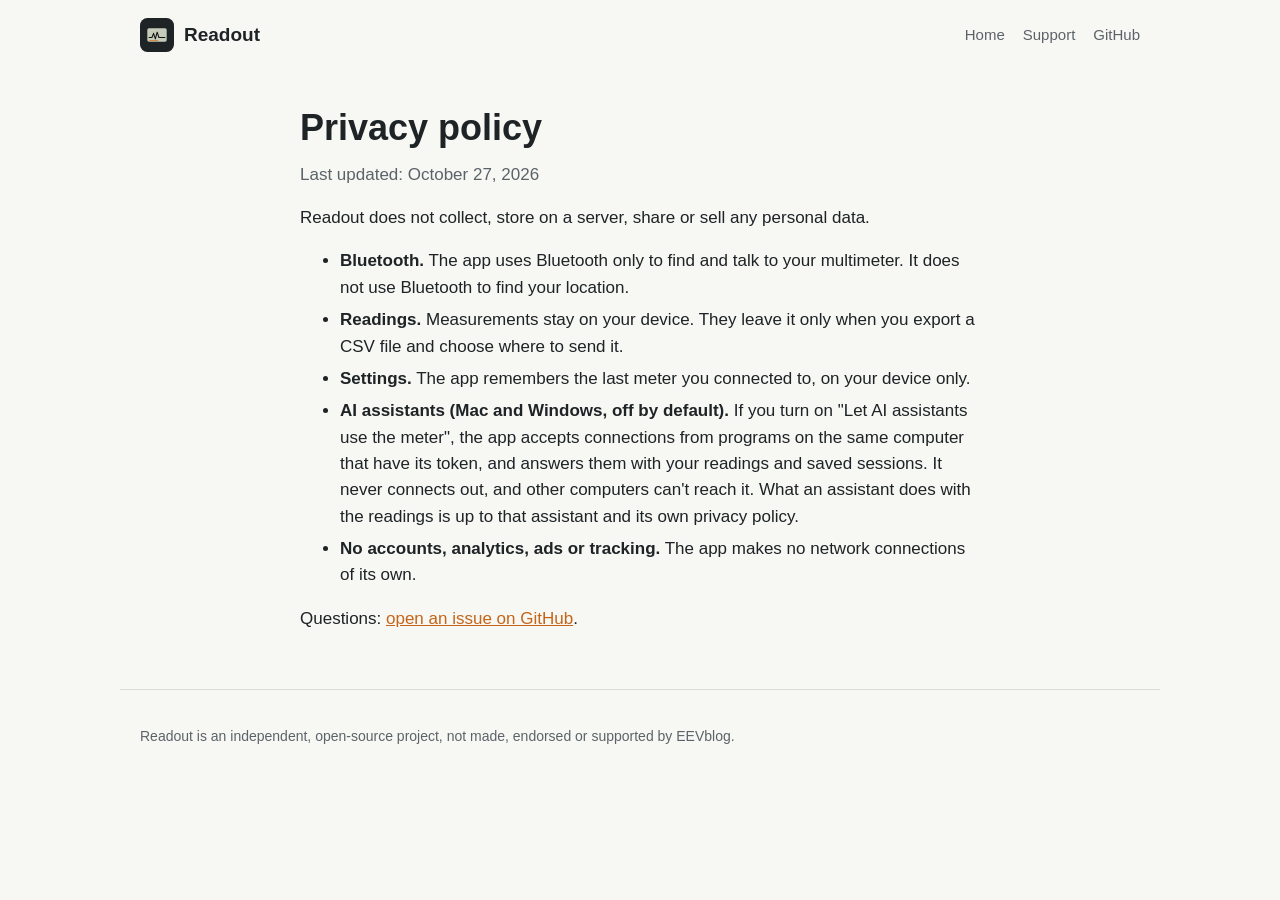
==== docs/privacy.html @ 422a4219 "Prepare the App Store release and move links to the readout repo - Screenshots for iPhone 6.9", iPad" ====
<!doctype html>
<html lang="en">
<head>
  <meta charset="utf-8">
  <meta name="viewport" content="width=device-width, initial-scale=1">
  <title>Readout privacy policy</title>
  <link rel="icon" href="icon.svg" type="image/svg+xml">
  <link rel="stylesheet" href="style.css">
</head>
<body>
  <header>
    <nav>
      <a class="brand" href="./"><img src="icon.svg" alt="">Readout</a>
      <div class="links">
        <a href="./">Home</a>
        <a href="support.html">Support</a>
        <a href="https://github.com/amd989/readout">GitHub</a>
      </div>
    </nav>
  </header>

  <article>
    <h1>Privacy policy</h1>
    <p class="updated">Last updated: October 27, 2026</p>

    <p>Readout does not collect, store on a server, share or sell any personal data.</p>

    <ul>
      <li><strong>Bluetooth.</strong> The app uses Bluetooth only to find and talk to your
        multimeter. It does not use Bluetooth to find your location.</li>
      <li><strong>Readings.</strong> Measurements stay on your device. They leave it only when you
        export a CSV file and choose where to send it.</li>
      <li><strong>Settings.</strong> The app remembers the last meter you connected to, on your
        device only.</li>
      <li><strong>AI assistants (Mac and Windows, off by default).</strong> If you turn on "Let AI
        assistants use the meter", the app accepts connections from programs on the same computer
        that have its token, and answers them with your readings and saved sessions. It never
        connects out, and other computers can't reach it. What an assistant does with the readings
        is up to that assistant and its own privacy policy.</li>
      <li><strong>No accounts, analytics, ads or tracking.</strong> The app makes no network
        connections of its own.</li>
    </ul>

    <p>Questions: <a href="https://github.com/amd989/readout/issues">open an issue on GitHub</a>.</p>
  </article>

  <footer>
    <p>Readout is an independent, open-source project, not made, endorsed or supported by EEVblog.</p>
  </footer>
</body>
</html>
---- docs/style.css ----
:root {
  --bg: #F7F7F4;
  --surface: #EDEEE9;
  --text: #1E2326;
  --muted: #5C6368;
  --accent: #C4651A;
  --accent-strong: #D9731A;
  --line: #DADCD5;
  color-scheme: light dark;
}
@media (prefers-color-scheme: dark) {
  :root:not([data-theme="light"]) {
    --bg: #15191B;
    --surface: #1F2427;
    --text: #E8EAE6;
    --muted: #A9B0B5;
    --accent: #E8913F;
    --accent-strong: #E8913F;
    --line: #2E3438;
  }
}
* { box-sizing: border-box; }
body {
  margin: 0;
  background: var(--bg);
  color: var(--text);
  font: 17px/1.55 -apple-system, BlinkMacSystemFont, "Segoe UI", Roboto, "Helvetica Neue", Arial, sans-serif;
}
a { color: var(--accent); }
main, header, footer { max-width: 1040px; margin: 0 auto; padding: 0 20px; }
nav { display: flex; align-items: center; gap: 20px; padding: 18px 0; }
nav .brand { display: flex; align-items: center; gap: 10px; font-weight: 650; color: var(--text); text-decoration: none; font-size: 19px; }
nav .brand img { width: 34px; height: 34px; }
nav .links { margin-left: auto; display: flex; gap: 18px; flex-wrap: wrap; }
nav .links a { color: var(--muted); text-decoration: none; font-size: 15px; }
nav .links a:hover { color: var(--text); }

.hero { display: grid; grid-template-columns: 1.1fr 0.9fr; gap: 40px; align-items: center; padding: 36px 0 24px; }
.hero h1 { font-size: clamp(34px, 5vw, 52px); line-height: 1.08; margin: 0 0 16px; letter-spacing: -0.02em; }
.hero p.lead { font-size: 20px; color: var(--muted); margin: 0 0 26px; }
.hero .phone { justify-self: center; width: min(330px, 80vw); }
.cta { display: flex; gap: 12px; flex-wrap: wrap; }
.button { display: inline-block; padding: 12px 20px; border-radius: 12px; text-decoration: none; font-weight: 600; }
.button.primary { background: var(--accent-strong); color: #fff; }
.button.secondary { border: 1px solid var(--line); color: var(--text); }
.note { color: var(--muted); font-size: 14px; margin-top: 14px; }

img.shot { width: 100%; height: auto; display: block; border-radius: 22px; box-shadow: 0 10px 40px rgba(0,0,0,.18); }

section { padding: 40px 0; border-top: 1px solid var(--line); }
section h2 { font-size: 28px; margin: 0 0 8px; letter-spacing: -0.01em; }
section > p { color: var(--muted); margin: 0 0 24px; max-width: 680px; }

.features { display: grid; grid-template-columns: repeat(auto-fit, minmax(240px, 1fr)); gap: 18px; }
.feature { background: var(--surface); border-radius: 16px; padding: 18px 20px; }
.feature h3 { margin: 0 0 6px; font-size: 17px; }
.feature p { margin: 0; color: var(--muted); font-size: 15px; }

.gallery { display: grid; grid-template-columns: repeat(4, 1fr); gap: 18px; align-items: start; }
.wide { display: grid; grid-template-columns: 1fr; gap: 22px; }

.links-list { display: grid; grid-template-columns: repeat(auto-fit, minmax(260px, 1fr)); gap: 14px; padding: 0; list-style: none; }
.links-list li { background: var(--surface); border-radius: 14px; padding: 14px 18px; }
.links-list a { font-weight: 600; text-decoration: none; }
.links-list span { display: block; color: var(--muted); font-size: 14px; }

article { max-width: 720px; margin: 0 auto; padding: 10px 20px 40px; }
article h1 { font-size: 36px; margin: 20px 0 6px; }
article h2 { font-size: 22px; margin-top: 30px; }
article .updated { color: var(--muted); margin-top: 0; }
article li { margin: 6px 0; }
code { background: var(--surface); padding: 1px 6px; border-radius: 6px; font-size: 0.92em; }

footer { color: var(--muted); font-size: 14px; padding: 30px 20px 50px; border-top: 1px solid var(--line); }
footer p { margin: 6px 0; }

@media (max-width: 760px) {
  .hero { grid-template-columns: 1fr; text-align: left; }
  .hero .phone { width: min(300px, 78vw); }
  .gallery { grid-template-columns: repeat(2, 1fr); }
  nav .links { gap: 12px; }
}
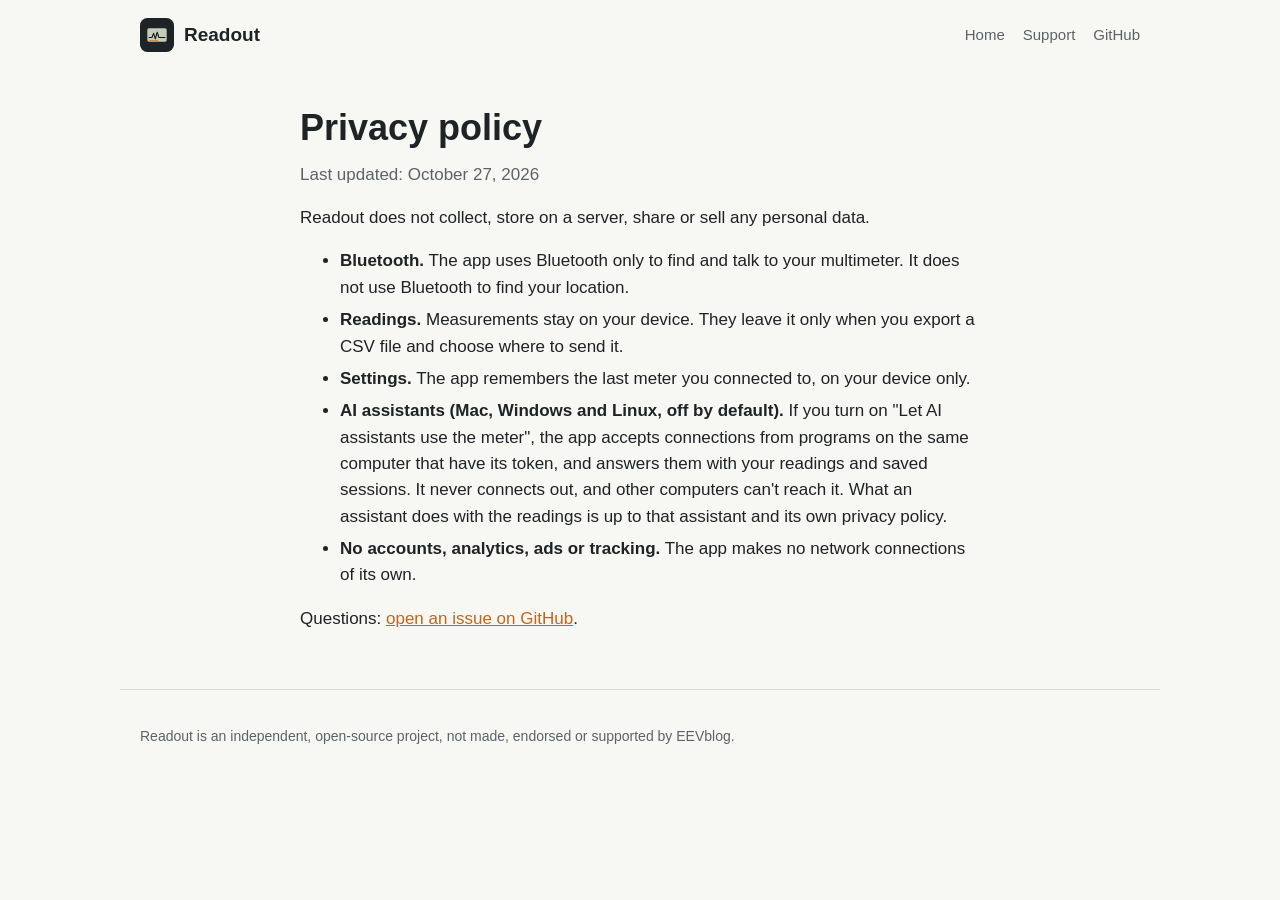
==== commit 3a999a4f: "docs: the Linux build, its commands, testing it in Docker, and BlueZ README's Linux section now desc" ====
--- a/docs/privacy.html
+++ b/docs/privacy.html
@@ -32,7 +32,7 @@
         export a CSV file and choose where to send it.</li>
       <li><strong>Settings.</strong> The app remembers the last meter you connected to, on your
         device only.</li>
-      <li><strong>AI assistants (Mac and Windows, off by default).</strong> If you turn on "Let AI
+      <li><strong>AI assistants (Mac, Windows and Linux, off by default).</strong> If you turn on "Let AI
         assistants use the meter", the app accepts connections from programs on the same computer
         that have its token, and answers them with your readings and saved sessions. It never
         connects out, and other computers can't reach it. What an assistant does with the readings
